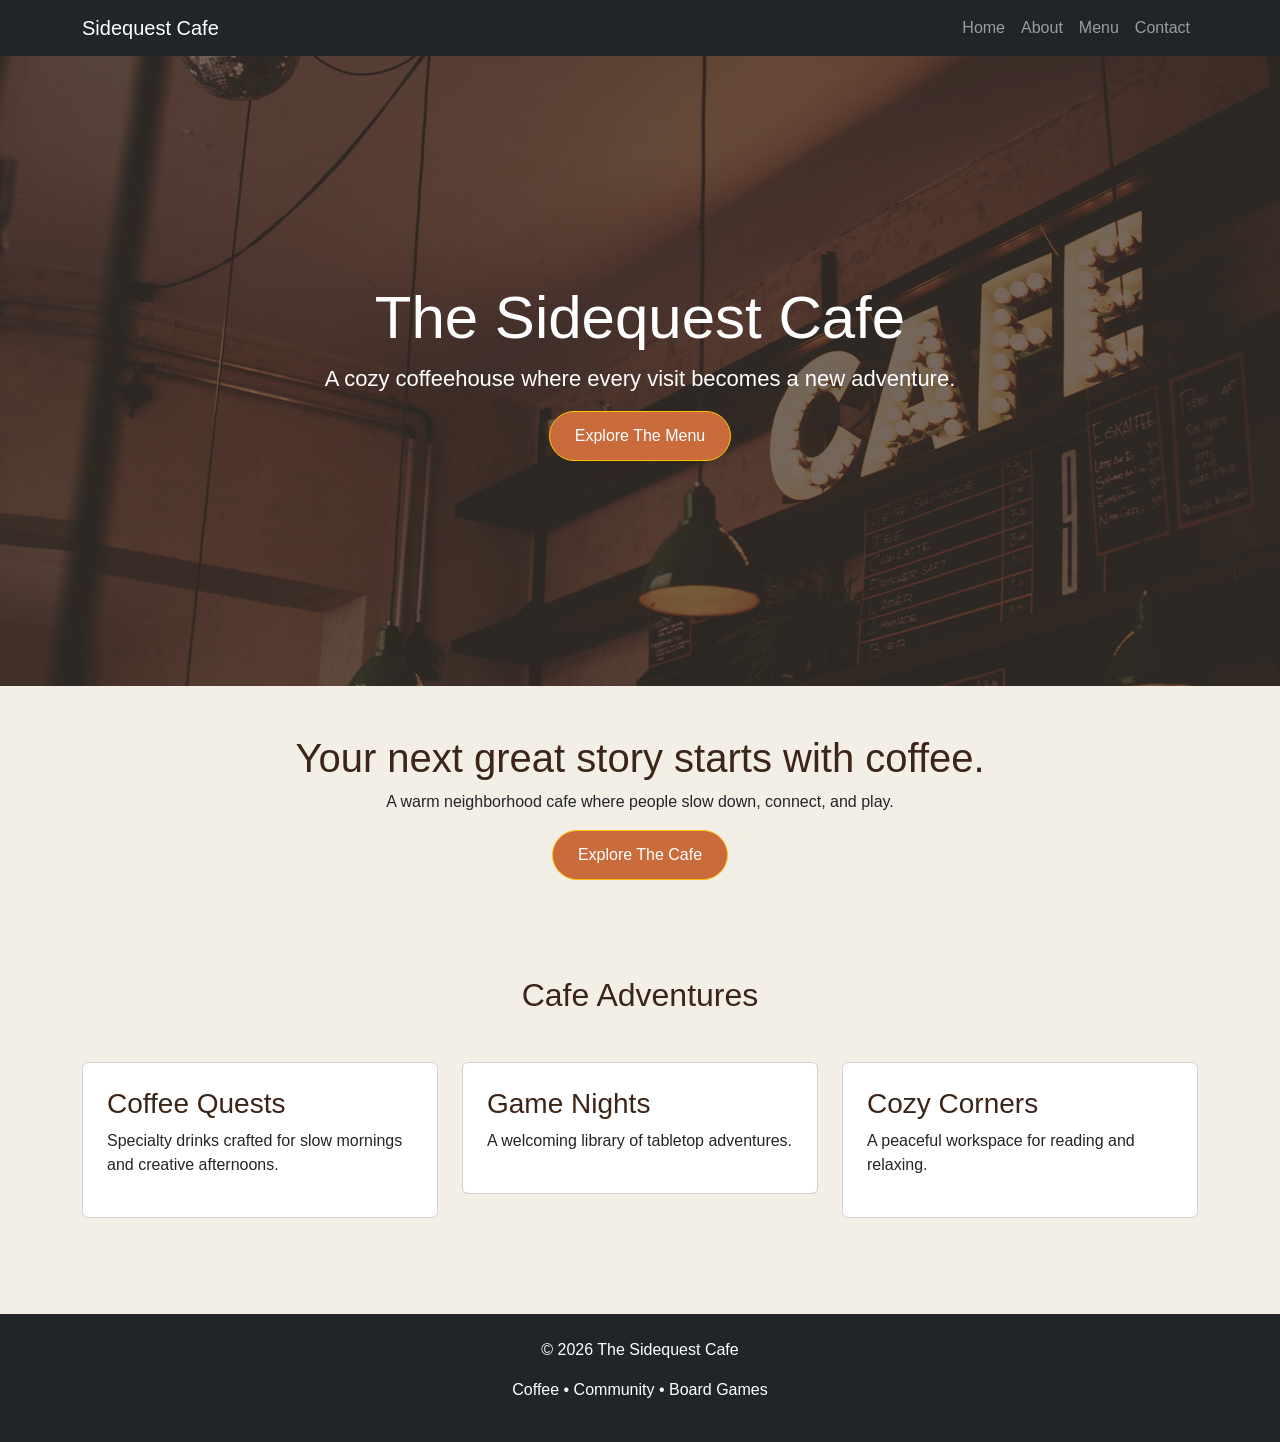
==== index.html @ 23e50fca "Improve home page experience cards" ====
<!DOCTYPE html>
<html lang="en">
<head>
    <meta charset="UTF-8">
    <meta name="viewport" content="width=device-width, initial-scale=1.0">
    <link href="https://cdn.jsdelivr.net/npm/bootstrap@5.3.8/dist/css/bootstrap.min.css" rel="stylesheet">
    <link href="/css/style.css" rel="stylesheet">
    <title>The Sidequest Cafe</title>
</head>
<body>
    <nav class="navbar navbar-expand-lg navbar-dark bg-dark">
        <div class="container">
            <a class="navbar-brand" href="/index.html">Sidequest Cafe</a>

            <button class="navbar-toggler" data-bs-toggle="collapse" data-bs-target="#navigation">
                <span class="navbar-toggler-icon"></span>
            </button>

            <div class="collapse navbar-collapse" id="navigation">
                <ul class="navbar-nav ms-auto">
                    <li class="nav-item">
                        <a class="nav-link" href="/index.html">Home</a>
                    </li>
                    <li class="nav-item">
                        <a class="nav-link" href="/pages/about.html">About</a>
                    </li>
                    <li class="nav-item">
                        <a class="nav-link" href="/pages/menu.html">Menu</a>
                    </li>
                    <li class="nav-item">
                        <a class="nav-link" href="/pages/contact.html">Contact</a>
                    </li>
                </ul>
            </div>
        </div>
    </nav>

    <header class="hero">
        <div class="hero-content">
            <h1>The Sidequest Cafe</h1>
            <p>A cozy coffeehouse where every visit becomes a new adventure.</p>

            <a href="pages/menu.html" class="btn btn-warning">Explore The Menu</a>
        </div>
    </header>

    <section class="container text-center py-5">
        <h1>Your next great story starts with coffee.</h1>
        <p>A warm neighborhood cafe where people slow down, connect, and play.</p>
        <a href="#" class="btn btn-warning">Explore The Cafe</a>
    </section>

    <section class="container py-5">
        <h2 class="text-center mb-5">Cafe Adventures</h2>
        <div class="row">
            <div class="col-md-4">
                <div class="card p-4">
                    <h3>Coffee Quests</h3>
                    <p>Specialty drinks crafted for slow mornings and creative afternoons.</p>
                </div>
            </div>
            <div class="col-md-4">
                <div class="card p-4">
                    <h3>Game Nights</h3>
                    <p>A welcoming library of tabletop adventures.</p>
                </div>
            </div>
            <div class="col-md-4">
                <div class="card p-4">
                    <h3>Cozy Corners</h3>
                    <p>A peaceful workspace for reading and relaxing.</p>
                </div>
            </div>
        </div>
    </section>

    <footer class="bg-dark text-white text-center p-4 mt-5">
        <p>&copy; 2026 The Sidequest Cafe</p>
        <p>Coffee &bull; Community &bull; Board Games</p>
    </footer>

    <script src="https://cdn.jsdelivr.net/npm/bootstrap@5.3.8/dist/js/bootstrap.bundle.min.js"></script>
</body>
</html>
---- css/style.css ----
:root {
    --cream: #F4EFE6;
    --espresso: #3B2418;
    --terracotta: #C96B3B;
    --mustard: #D4A72C;
}

body {
    background: var(--cream);
    font-family: Arial, sans-serif;
}

h1,
h2 {
    color: var(--espresso);
}

.btn {
    background: var(--terracotta);
    color: white;
    border-radius: 30px;
    padding: 12px 25px;
}

.card {
    transition: 0.3s;
}

.card h3 {
    color: var(--espresso);
}

.card:hover {
    transform: translateY(-5px);
}

.hero {
    min-height: 70vh;
    background:
    linear-gradient(
        rgba(59,36,24,0.65),
        rgba(59,36,24,0.65)
    ),
    url("../images/cafe.jpg");
    background-size: cover;
    background-position:center;
    display:flex;
    justify-content:center;
    align-items:center;
    text-align:center;
    color:white;
}

.hero h1 {
    color:white;
    font-size:60px;
}

.hero p {
    font-size:22px;
    color:white;
}

@media(max-width:768px) {
    h1 {
        font-size: 30px;
    }

    p {
        font-size: 16px;
    }
}
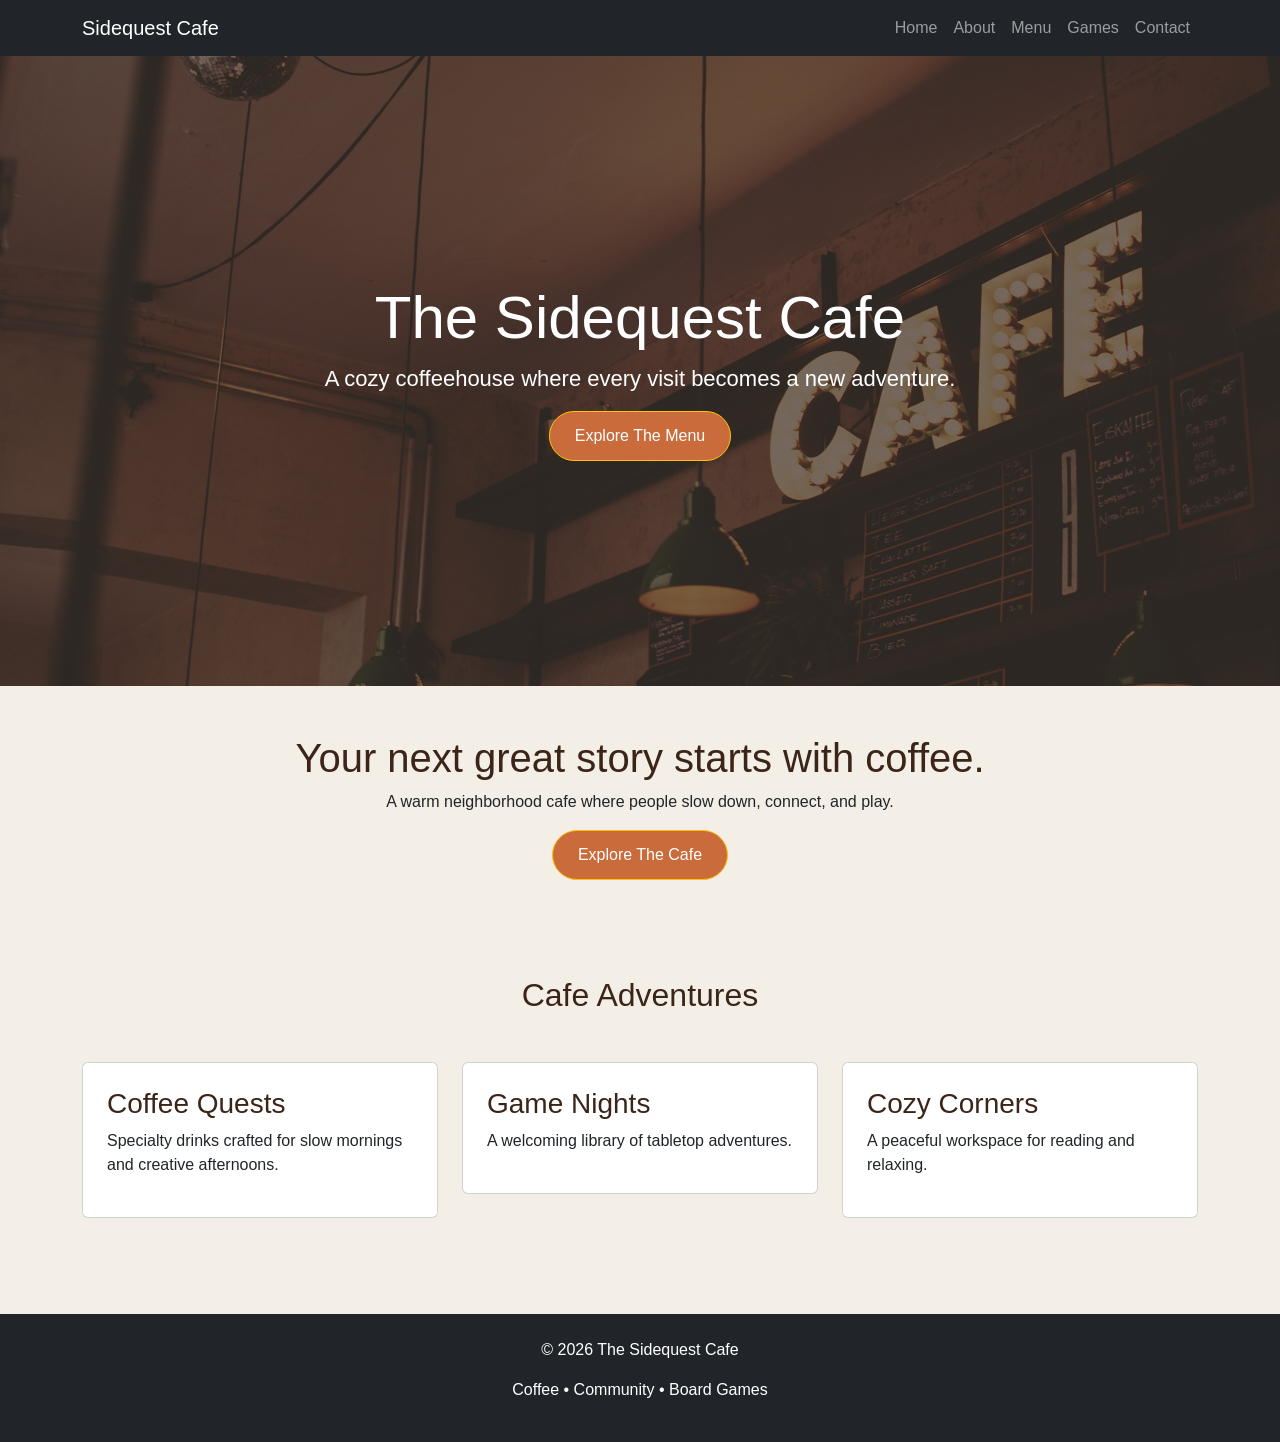
==== commit 6bdf07d4: "Add games page navigation" ====
--- a/index.html
+++ b/index.html
@@ -26,6 +26,9 @@
                     </li>
                     <li class="nav-item">
                         <a class="nav-link" href="/pages/menu.html">Menu</a>
+                    </li>
+                    <li class="nav-item">
+                        <a class="nav-link" href="/pages/games.html">Games</a>
                     </li>
                     <li class="nav-item">
                         <a class="nav-link" href="/pages/contact.html">Contact</a>
--- a/css/style.css
+++ b/css/style.css
@@ -25,13 +25,19 @@
 .card {
     transition: 0.3s;
 }
+.card:hover {
+    transform: translateY(-5px);
+}
 
 .card h3 {
     color: var(--espresso);
 }
 
-.card:hover {
-    transform: translateY(-5px);
+.menu-card span {
+    background:var(--mustard);
+    padding:5px 15px;
+    border-radius:20px;
+    font-size:14px;
 }
 
 .hero {
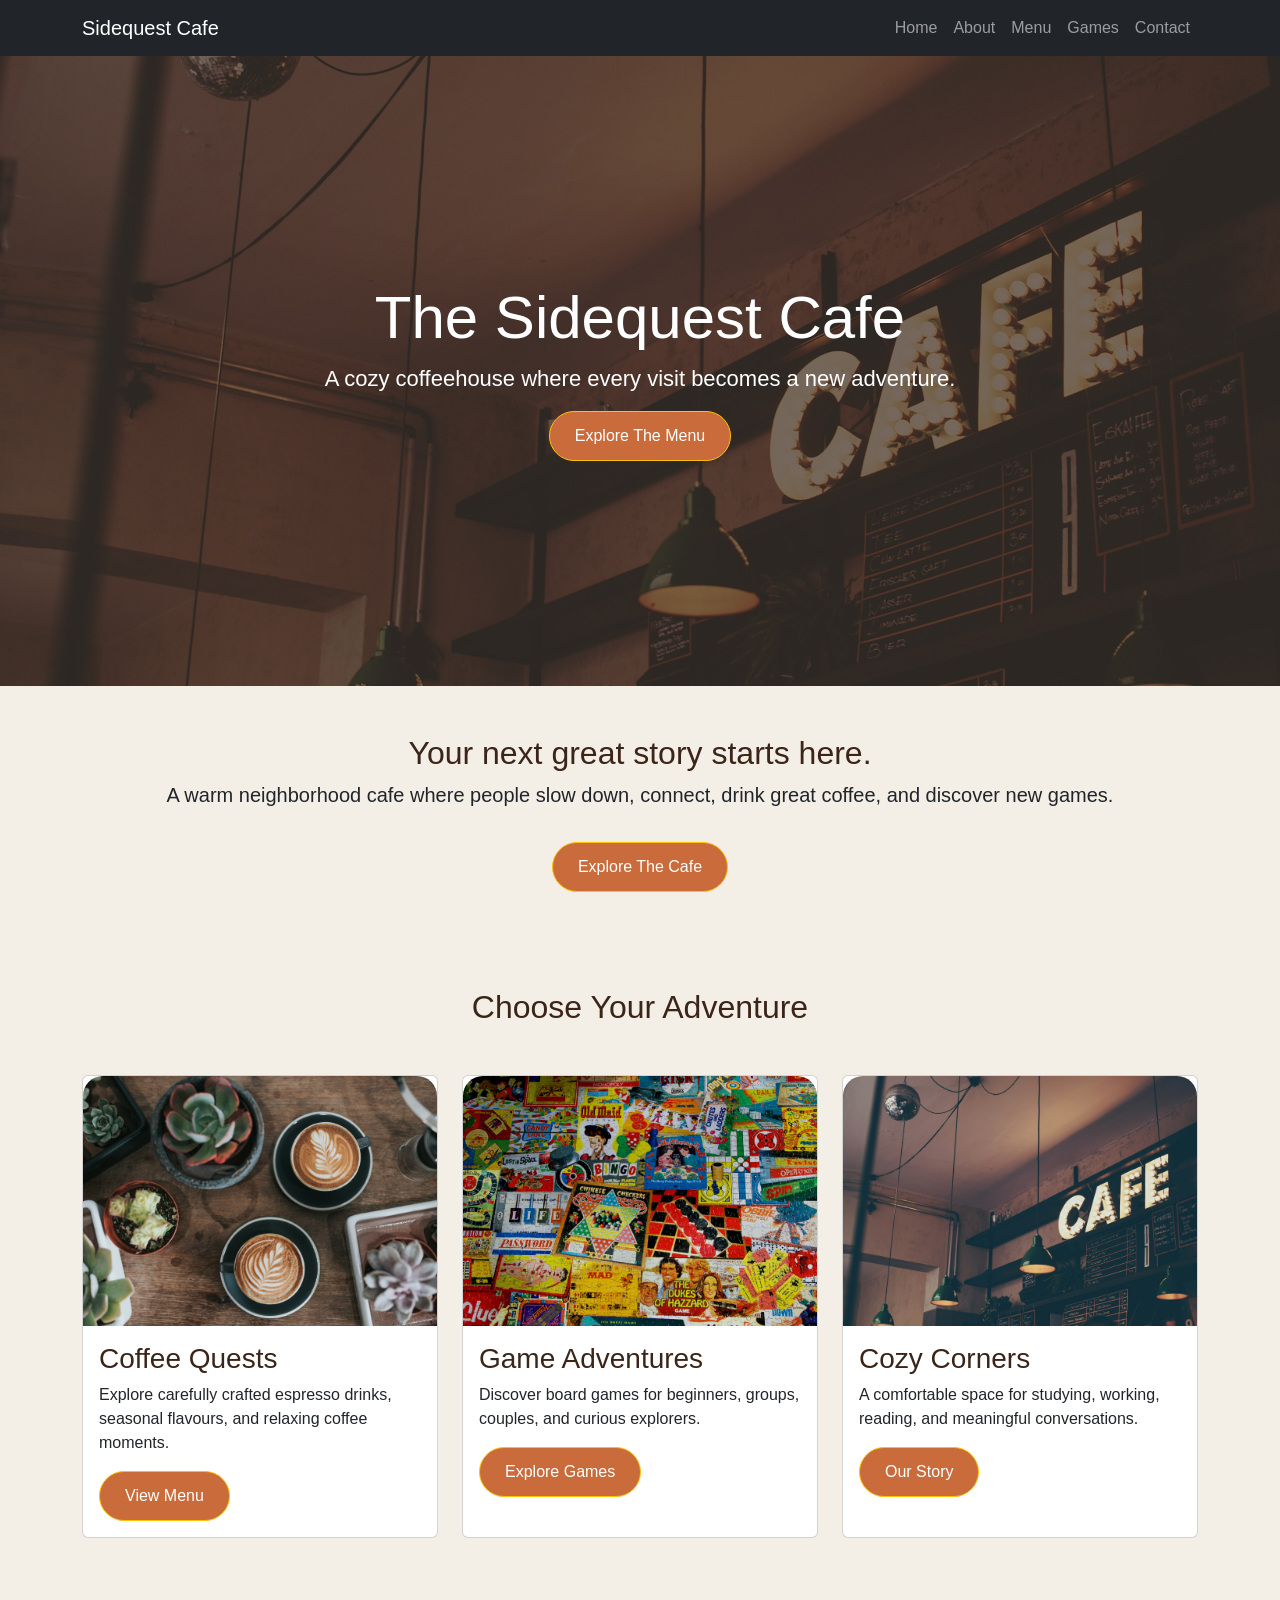
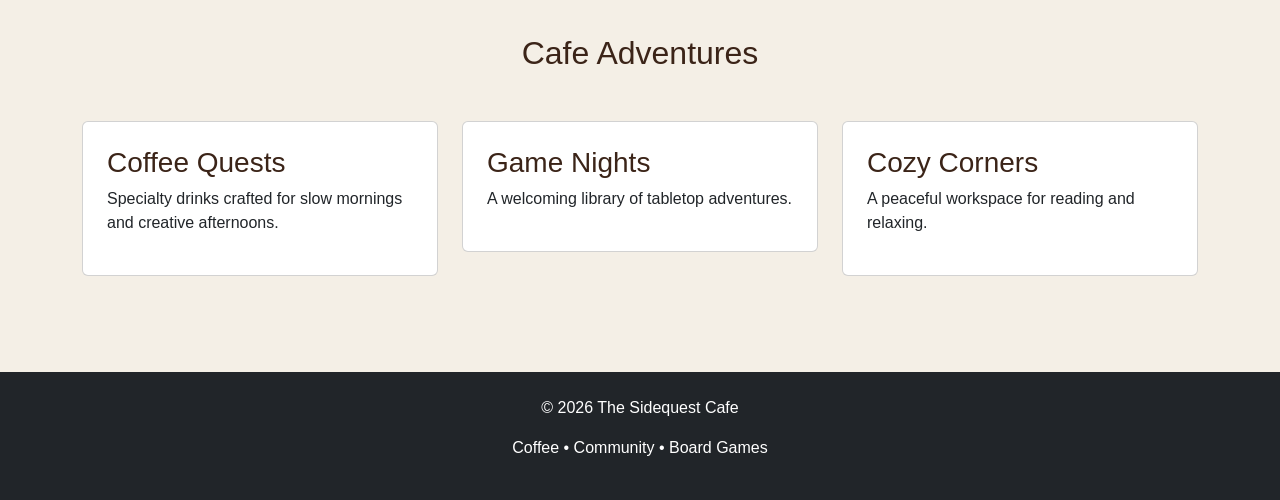
==== commit bab7e87e: "Update home page cards with cafe images and experience sections" ====
--- a/index.html
+++ b/index.html
@@ -47,10 +47,46 @@
         </div>
     </header>
 
-    <section class="container text-center py-5">
-        <h1>Your next great story starts with coffee.</h1>
-        <p>A warm neighborhood cafe where people slow down, connect, and play.</p>
-        <a href="#" class="btn btn-warning">Explore The Cafe</a>
+    <section class="container py-5 text-center">
+        <h2>Your next great story starts here.</h2>
+        <p class="lead">A warm neighborhood cafe where people slow down, connect, drink great coffee, and discover new games.</p>
+        <a href="pages/about.html" class="btn btn-warning mt-3">Explore The Cafe</a>
+    </section>
+
+    <section class="container py-5">
+        <h2 class="text-center mb-5">Choose Your Adventure</h2>
+        <div class="row g-4">
+            <div class="col-md-4">
+                <div class="card h-100">
+                    <img src="images/coffee.jpg" class="card-img-top" alt="Specialty coffee at Sidequest Cafe">
+                    <div class="card-body">
+                        <h3>Coffee Quests</h3>
+                        <p>Explore carefully crafted espresso drinks, seasonal flavours, and relaxing coffee moments.</p>
+                        <a href="pages/menu.html" class="btn btn-warning">View Menu</a>
+                    </div>
+                </div>
+            </div>
+            <div class="col-md-4">
+                <div class="card h-100">
+                    <img src="images/boardgames.jpg"class="card-img-top"alt="Board games at Sidequest Cafe">
+                    <div class="card-body">
+                        <h3>Game Adventures</h3>
+                        <p>Discover board games for beginners, groups, couples, and curious explorers.</p>
+                        <a href="pages/games.html" class="btn btn-warning">Explore Games</a>
+                    </div>
+                </div>
+            </div>
+            <div class="col-md-4">
+                <div class="card h-100">
+                    <img src="images/cafe.jpg"class="card-img-top"alt="Cozy cafe interior">
+                    <div class="card-body">
+                        <h3>Cozy Corners</h3>
+                        <p>A comfortable space for studying, working, reading, and meaningful conversations.</p>
+                        <a href="pages/about.html" class="btn btn-warning">Our Story</a>
+                    </div>
+                </div>
+            </div>
+        </div>
     </section>
 
     <section class="container py-5">
--- a/css/style.css
+++ b/css/style.css
@@ -23,10 +23,18 @@
 }
 
 .card {
+    overflow: hidden;
     transition: 0.3s;
 }
+
 .card:hover {
-    transform: translateY(-5px);
+    transform: translateY(-10px);
+}
+
+.card-img-top {
+    height: 250px;
+    object-fit: cover;
+    border-radius: 20px 20px 0 0;
 }
 
 .card h3 {
@@ -34,37 +42,34 @@
 }
 
 .menu-card span {
-    background:var(--mustard);
-    padding:5px 15px;
-    border-radius:20px;
-    font-size:14px;
+    background: var(--mustard);
+    padding: 5px 15px;
+    border-radius: 20px;
+    font-size: 14px;
 }
 
 .hero {
     min-height: 70vh;
     background:
-    linear-gradient(
-        rgba(59,36,24,0.65),
-        rgba(59,36,24,0.65)
-    ),
-    url("../images/cafe.jpg");
+        linear-gradient(rgba(59, 36, 24, 0.65), rgba(59, 36, 24, 0.65)),
+        url("../images/cafe.jpg");
     background-size: cover;
-    background-position:center;
-    display:flex;
-    justify-content:center;
-    align-items:center;
-    text-align:center;
-    color:white;
+    background-position: center;
+    display: flex;
+    justify-content: center;
+    align-items: center;
+    text-align: center;
+    color: white;
 }
 
 .hero h1 {
-    color:white;
-    font-size:60px;
+    color: white;
+    font-size: 60px;
 }
 
 .hero p {
-    font-size:22px;
-    color:white;
+    font-size: 22px;
+    color: white;
 }
 
 @media(max-width:768px) {
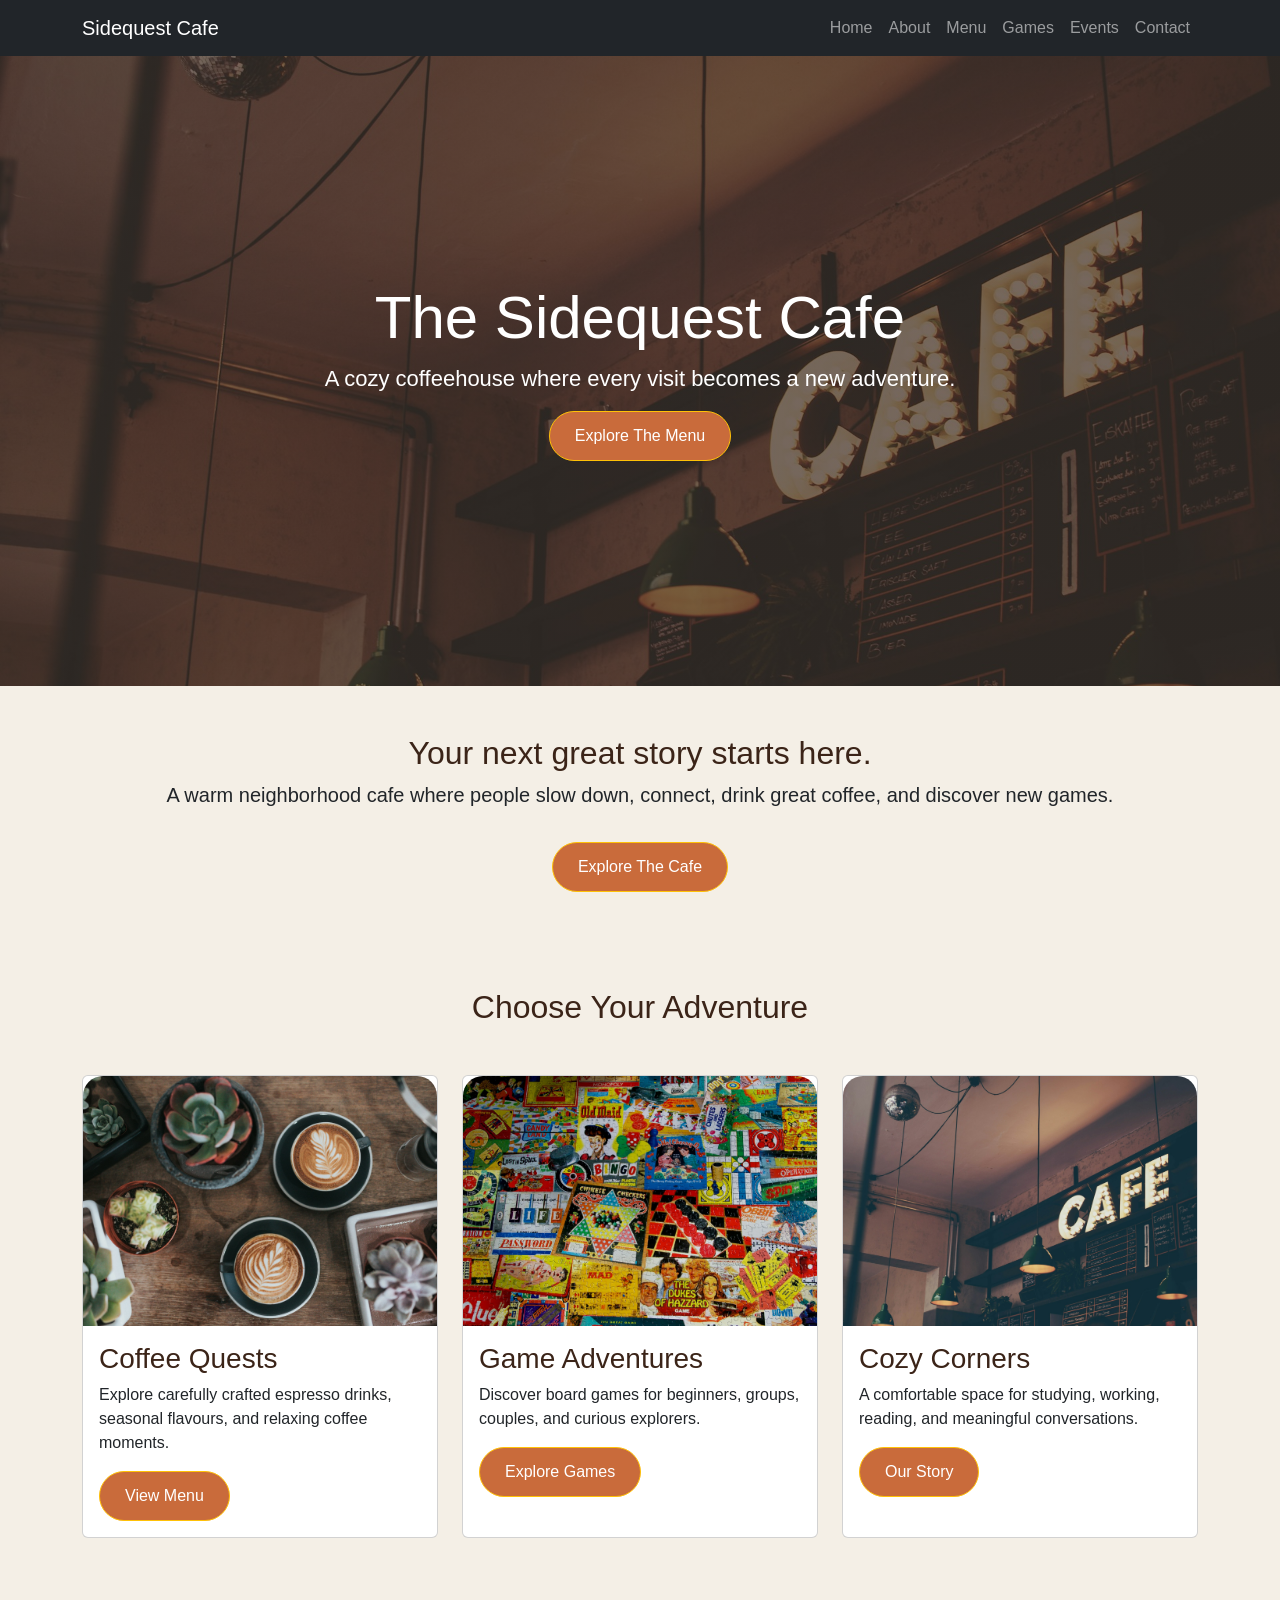
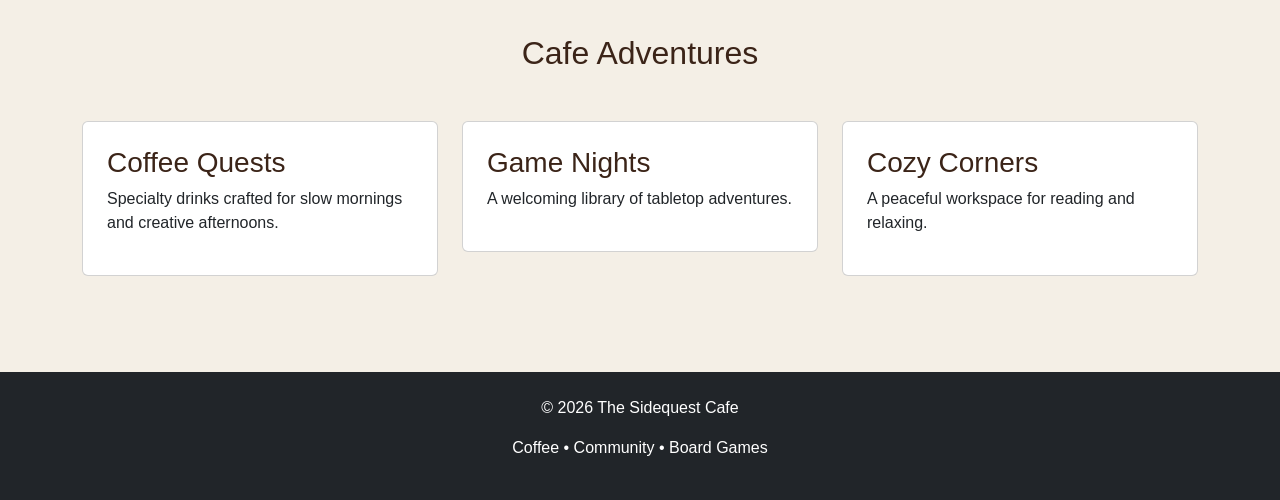
==== commit f1d7c1bf: "Create the events page" ====
--- a/index.html
+++ b/index.html
@@ -29,6 +29,9 @@
                     </li>
                     <li class="nav-item">
                         <a class="nav-link" href="/pages/games.html">Games</a>
+                    </li>
+                    <li class="nav-item">
+                        <a class="nav-link" href="/pages/events.html">Events</a>
                     </li>
                     <li class="nav-item">
                         <a class="nav-link" href="/pages/contact.html">Contact</a>
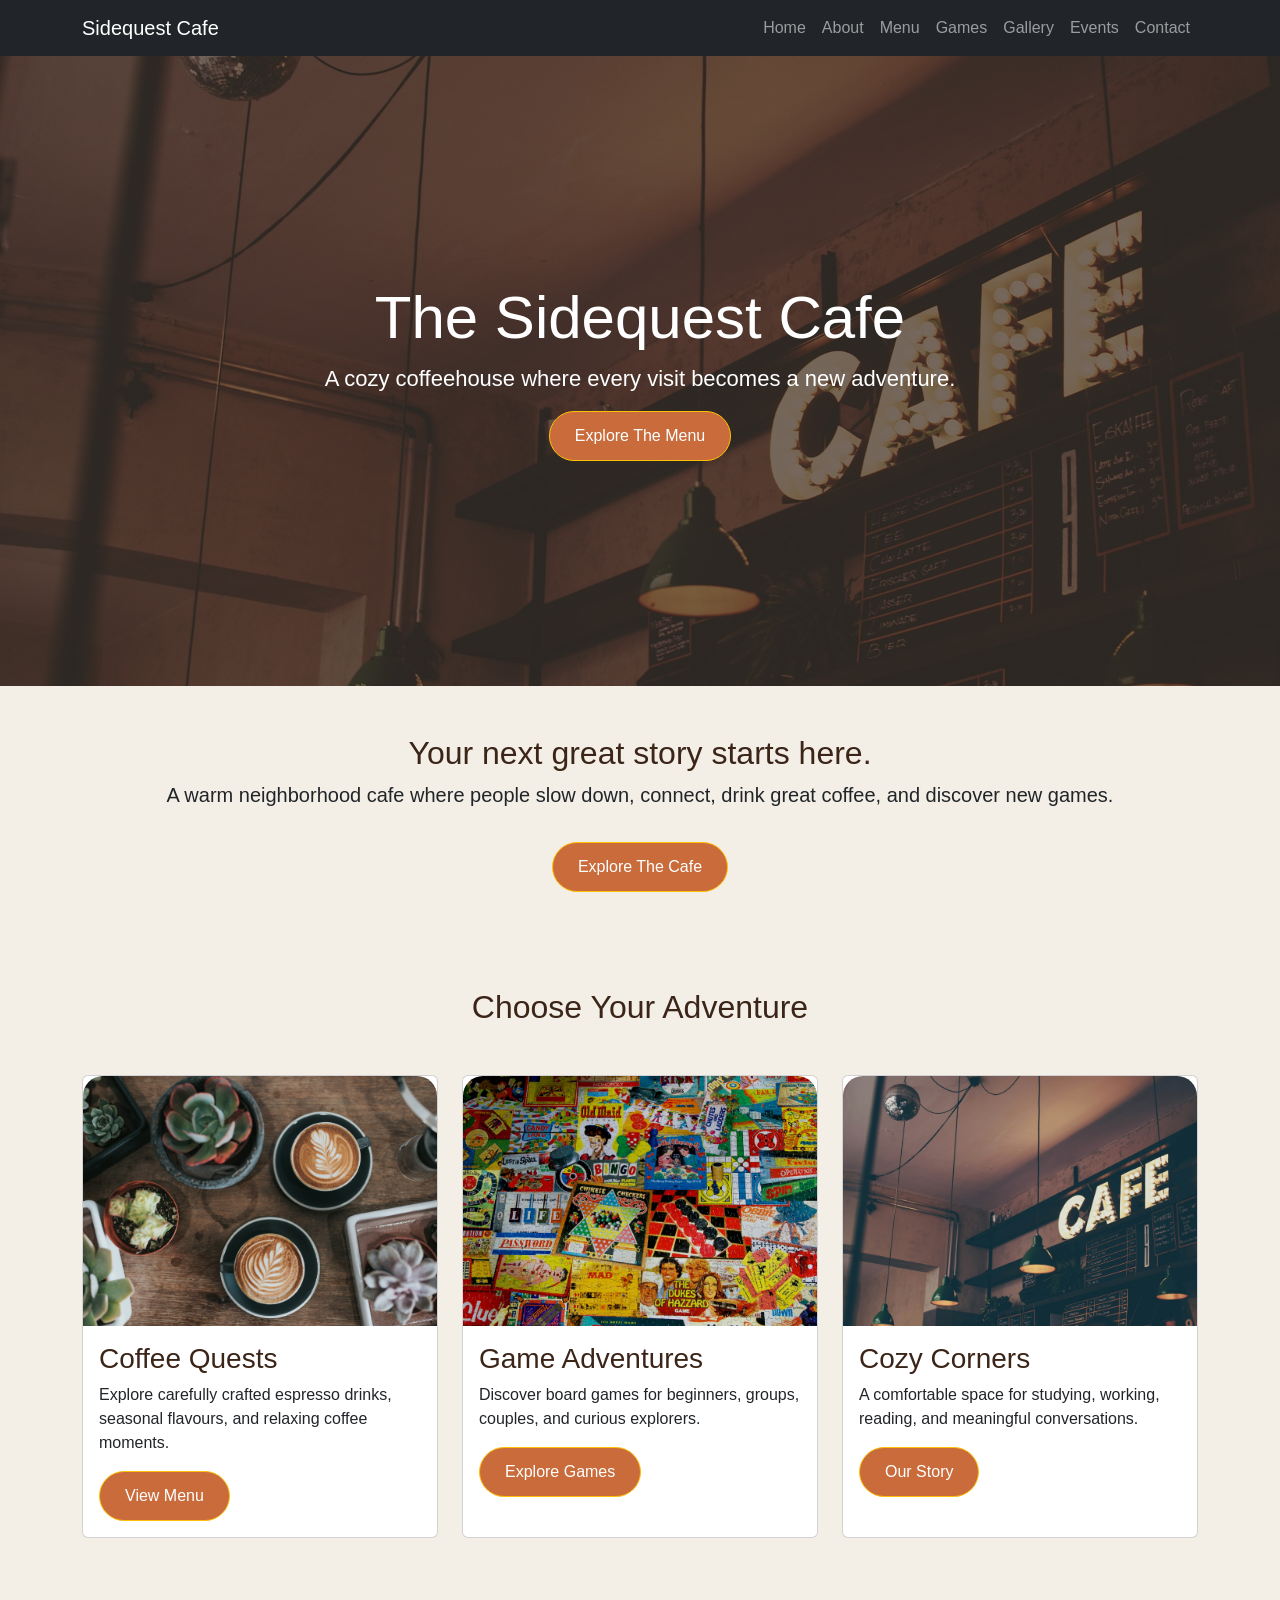
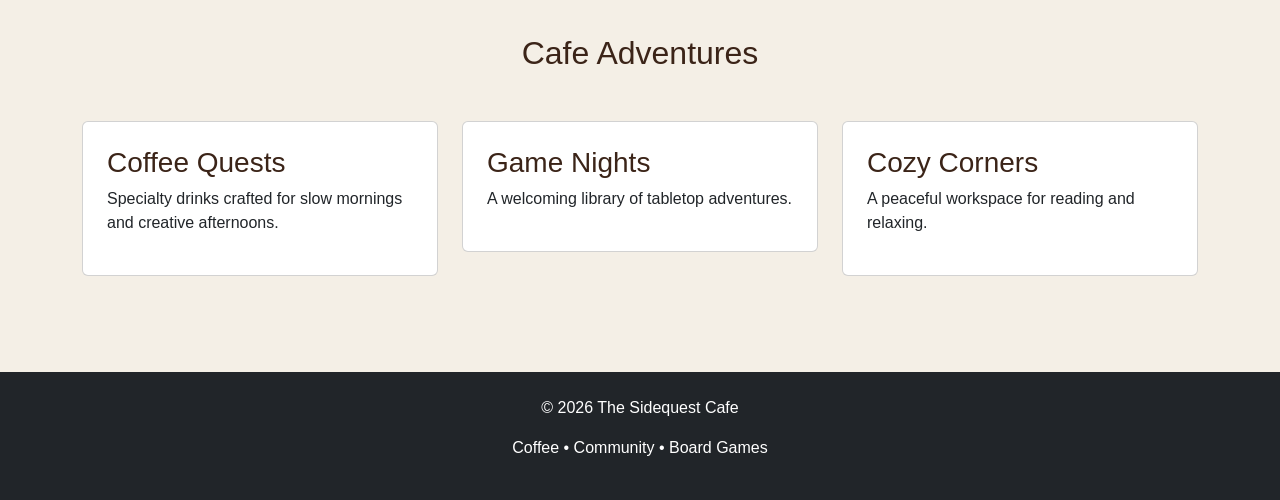
==== commit 988b5f68: "Create the gallery page" ====
--- a/index.html
+++ b/index.html
@@ -29,6 +29,9 @@
                     </li>
                     <li class="nav-item">
                         <a class="nav-link" href="/pages/games.html">Games</a>
+                    </li>
+                    <li class="nav-item">
+                        <a class="nav-link" href="/pages/gallery.html">Gallery</a>
                     </li>
                     <li class="nav-item">
                         <a class="nav-link" href="/pages/events.html">Events</a>
--- a/css/style.css
+++ b/css/style.css
@@ -72,6 +72,20 @@
     color: white;
 }
 
+.gallery-card {
+    background:white;
+    padding:20px;
+    border-radius:20px;
+    height:100%;
+}
+
+.gallery-card img {
+    height:300px;
+    width:100%;
+    object-fit:cover;
+    margin-bottom:20px;
+}
+
 @media(max-width:768px) {
     h1 {
         font-size: 30px;
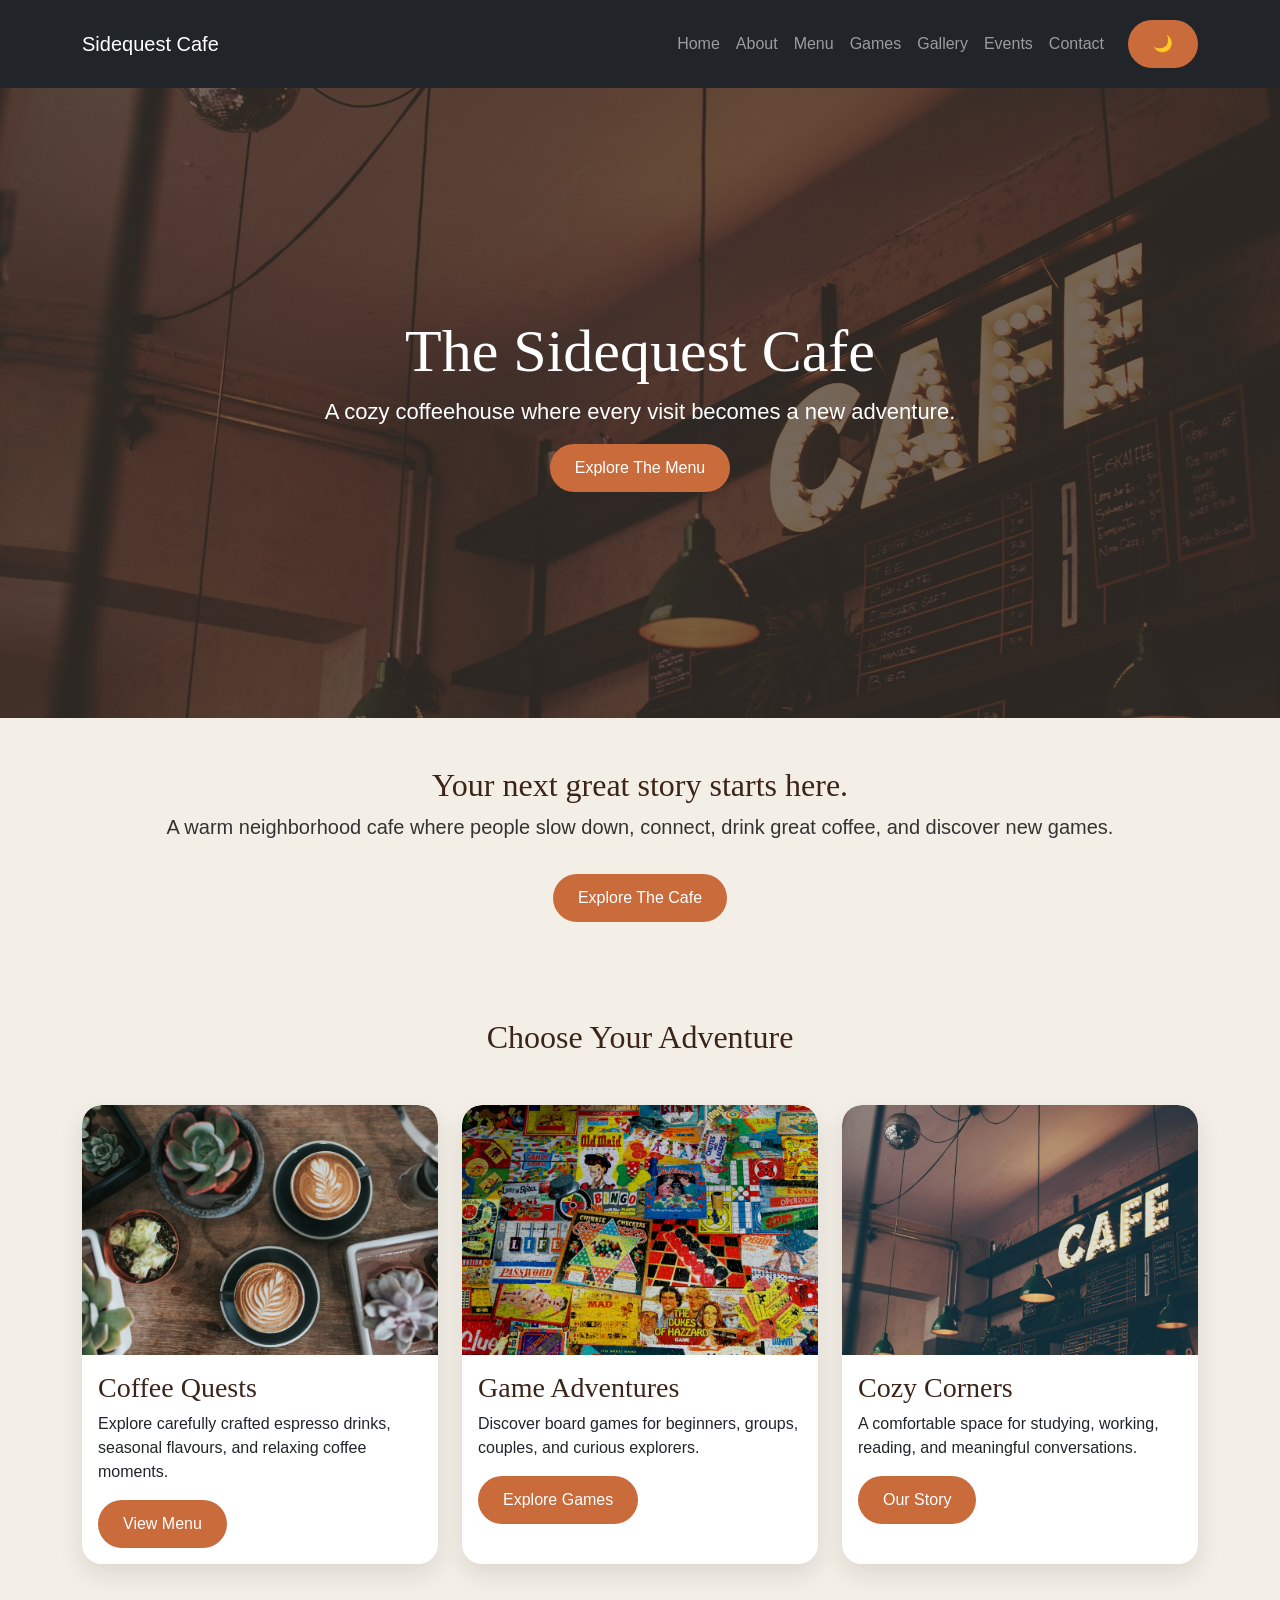
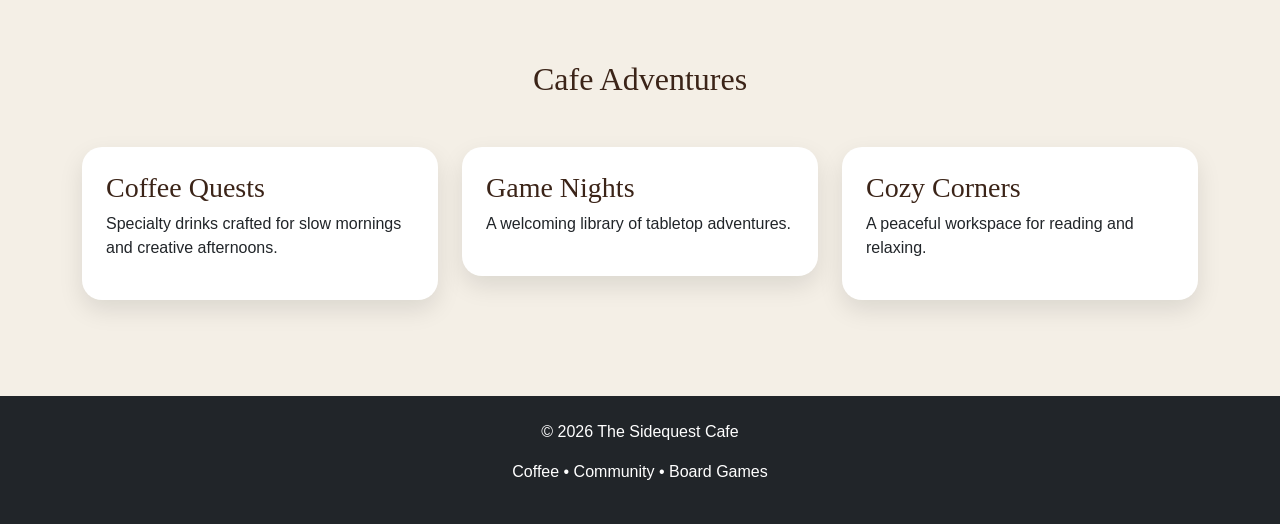
==== commit 934a9c18: "Add dark mode toggle functionality" ====
--- a/index.html
+++ b/index.html
@@ -40,6 +40,8 @@
                         <a class="nav-link" href="/pages/contact.html">Contact</a>
                     </li>
                 </ul>
+
+                <button id="themeToggle" class="btn btn-warning ms-3" aria-label="Toggle dark mode">🌙</button>
             </div>
         </div>
     </nav>
@@ -124,6 +126,7 @@
         <p>Coffee &bull; Community &bull; Board Games</p>
     </footer>
 
+    <script src="js/script.js"></script>
     <script src="https://cdn.jsdelivr.net/npm/bootstrap@5.3.8/dist/js/bootstrap.bundle.min.js"></script>
 </body>
 </html>
--- a/css/style.css
+++ b/css/style.css
@@ -8,10 +8,17 @@
 body {
     background: var(--cream);
     font-family: Arial, sans-serif;
+    color:#333;
+}
+
+.navbar {
+    padding:20px;
 }
 
 h1,
-h2 {
+h2,
+h3 {
+    font-family:Georgia,serif;
     color: var(--espresso);
 }
 
@@ -22,13 +29,21 @@
     padding: 12px 25px;
 }
 
-.card {
-    overflow: hidden;
-    transition: 0.3s;
+.btn-warning {
+    background:var(--terracotta);
+    border:none;
+    color:white;
 }
 
+.card {
+    border:none;
+    overflow: hidden;
+    border-radius:20px;
+    box-shadow:0 10px 25px rgba(0,0,0,.1);
+    transition:.3s;
+}
 .card:hover {
-    transform: translateY(-10px);
+    transform:translateY(-8px);
 }
 
 .card-img-top {
@@ -46,6 +61,10 @@
     padding: 5px 15px;
     border-radius: 20px;
     font-size: 14px;
+}
+
+footer {
+    background:var(--espresso)!important;
 }
 
 .hero {
@@ -86,6 +105,56 @@
     margin-bottom:20px;
 }
 
+
+body,
+.card,
+.navbar,
+.btn,
+input,
+textarea {
+    transition: background-color .4s ease, color .4s ease, border-color .4s ease;
+}
+
+.dark-mode {
+    background:#181512;
+    color:#eeeeee;
+}
+
+.dark-mode h1,
+.dark-mode h2,
+.dark-mode h3 {
+    color:#f3c892;
+}
+
+.dark-mode p {
+    color:#dddddd;
+}
+
+.dark-mode .card {
+    background:#25201c;
+    color:white;
+}
+
+.dark-mode input,
+.dark-mode textarea {
+    background:#302820;
+    color:white;
+    border:1px solid #5b4635;
+}
+.dark-mode input:focus,
+.dark-mode textarea:focus {
+    background:#302820;
+    color:white;
+}
+.dark-mode input::placeholder,
+.dark-mode textarea::placeholder {
+    color:#ccc;
+}
+
+.dark-mode footer {
+    background:#0d0b09!important;
+}
+
 @media(max-width:768px) {
     h1 {
         font-size: 30px;
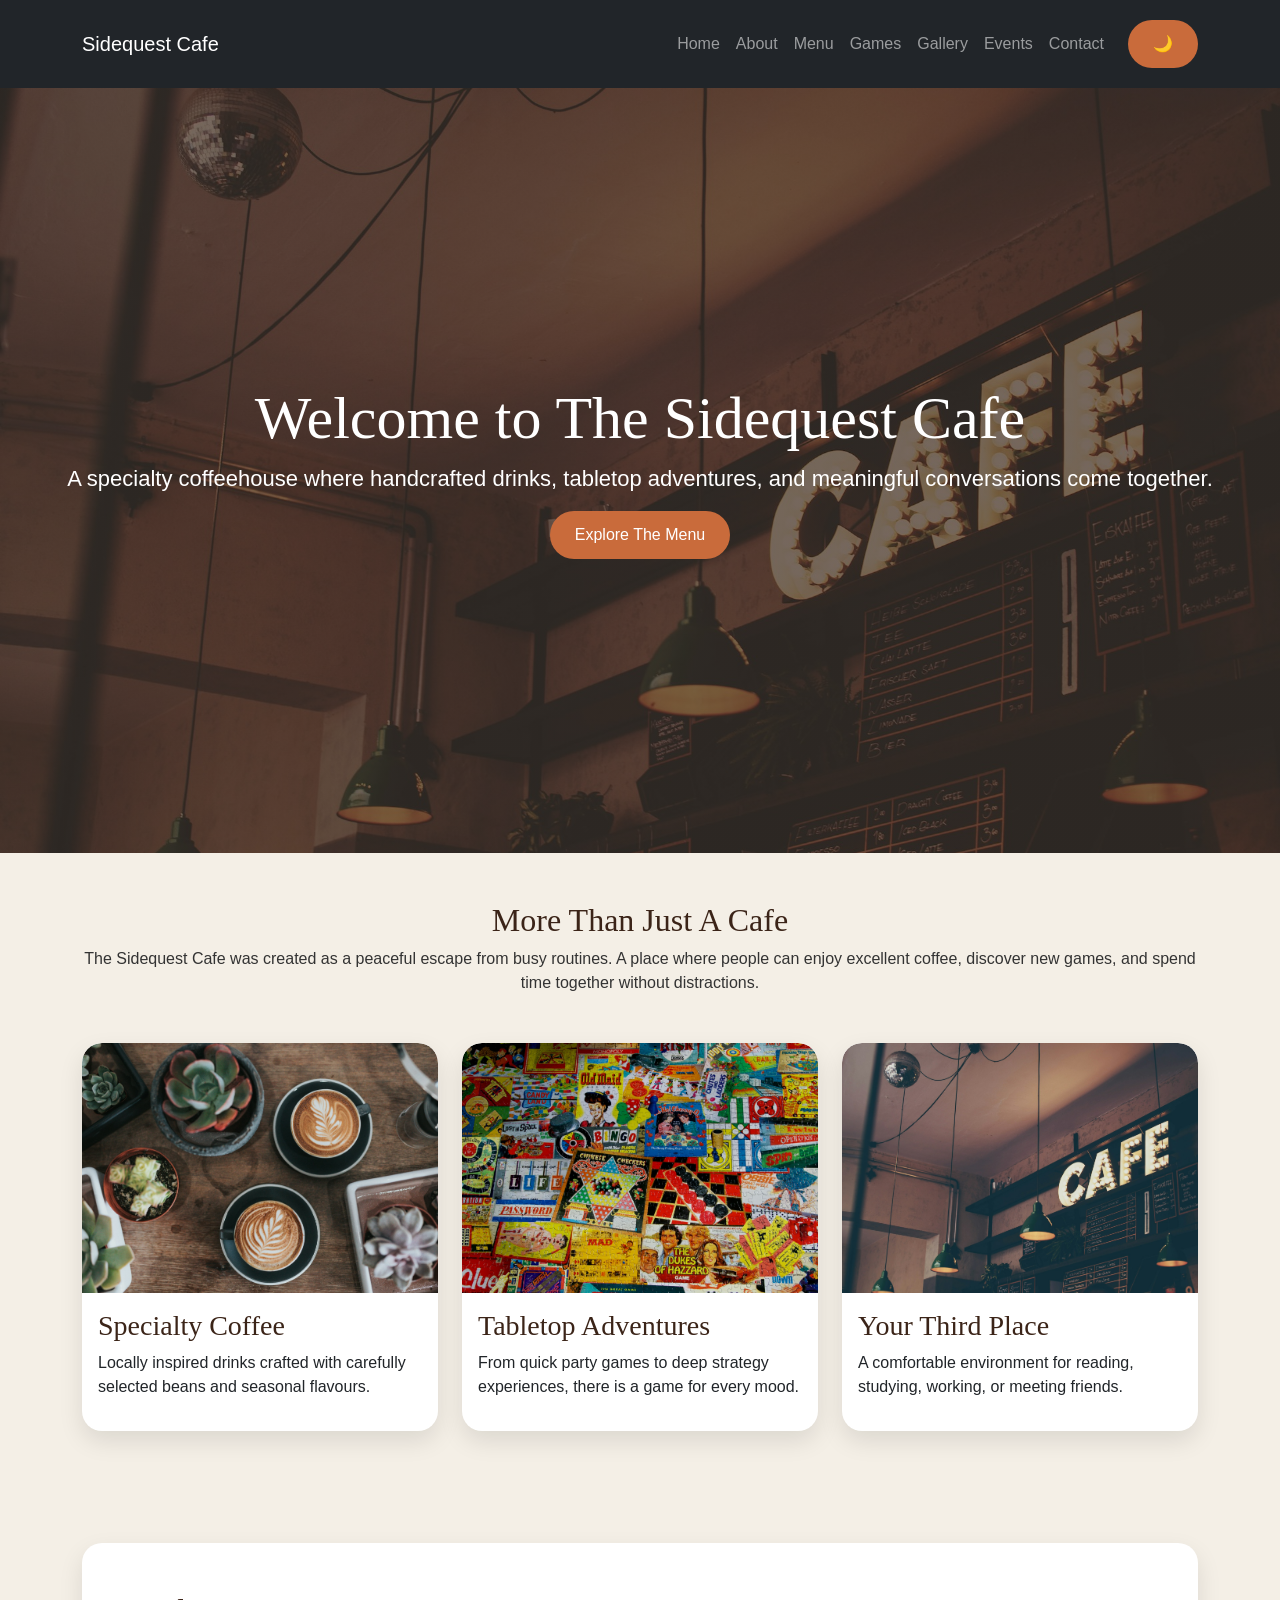
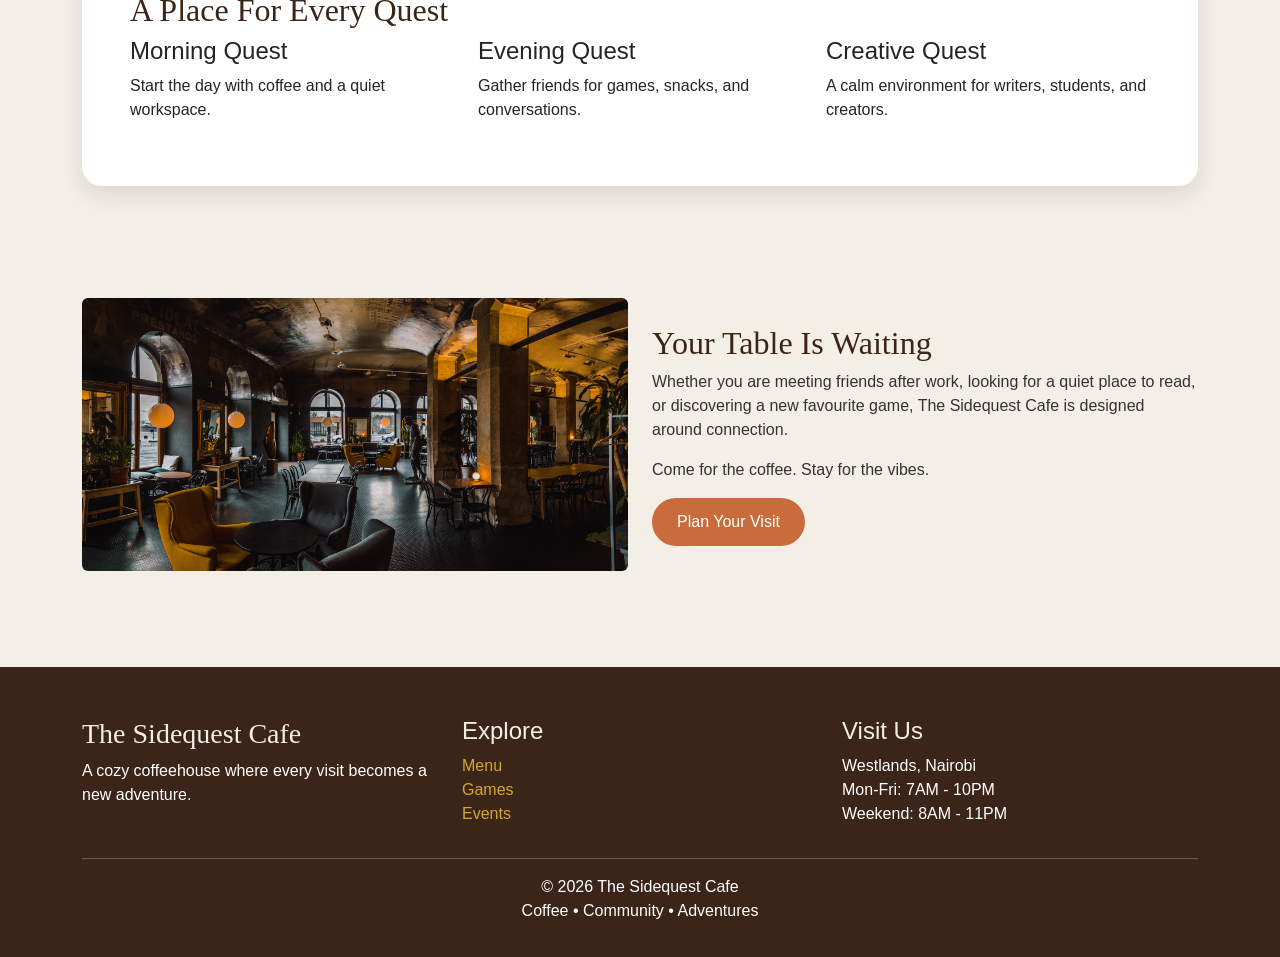
==== commit d89242be: "Redesign the home page" ====
--- a/index.html
+++ b/index.html
@@ -48,49 +48,40 @@
 
     <header class="hero">
         <div class="hero-content">
-            <h1>The Sidequest Cafe</h1>
-            <p>A cozy coffeehouse where every visit becomes a new adventure.</p>
-
-            <a href="pages/menu.html" class="btn btn-warning">Explore The Menu</a>
+            <h1>Welcome to The Sidequest Cafe</h1>
+            <p>A specialty coffeehouse where handcrafted drinks, tabletop adventures, and meaningful conversations come together.</p>
+            <a href="/pages/menu.html" class="btn btn-warning">Explore The Menu</a>
         </div>
     </header>
 
-    <section class="container py-5 text-center">
-        <h2>Your next great story starts here.</h2>
-        <p class="lead">A warm neighborhood cafe where people slow down, connect, drink great coffee, and discover new games.</p>
-        <a href="pages/about.html" class="btn btn-warning mt-3">Explore The Cafe</a>
-    </section>
-
     <section class="container py-5">
-        <h2 class="text-center mb-5">Choose Your Adventure</h2>
-        <div class="row g-4">
+        <h2 class="text-center">More Than Just A Cafe</h2>
+        <p class="text-center">The Sidequest Cafe was created as a peaceful escape from busy routines. A place where people can enjoy excellent coffee, discover new games, and spend time together without distractions.</p>
+        <div class="row g-4 mt-4">
             <div class="col-md-4">
-                <div class="card h-100">
-                    <img src="images/coffee.jpg" class="card-img-top" alt="Specialty coffee at Sidequest Cafe">
+                <div class="card">
+                    <img src="/images/coffee.jpg" class="card-img-top" alt="Specialty coffee">
                     <div class="card-body">
-                        <h3>Coffee Quests</h3>
-                        <p>Explore carefully crafted espresso drinks, seasonal flavours, and relaxing coffee moments.</p>
-                        <a href="pages/menu.html" class="btn btn-warning">View Menu</a>
+                        <h3>Specialty Coffee</h3>
+                        <p>Locally inspired drinks crafted with carefully selected beans and seasonal flavours.</p>
                     </div>
                 </div>
             </div>
             <div class="col-md-4">
-                <div class="card h-100">
-                    <img src="images/boardgames.jpg"class="card-img-top"alt="Board games at Sidequest Cafe">
+                <div class="card">
+                    <img src="/images/boardgames.jpg" class="card-img-top" alt="Board games collection">
                     <div class="card-body">
-                        <h3>Game Adventures</h3>
-                        <p>Discover board games for beginners, groups, couples, and curious explorers.</p>
-                        <a href="pages/games.html" class="btn btn-warning">Explore Games</a>
+                        <h3>Tabletop Adventures</h3>
+                        <p>From quick party games to deep strategy experiences, there is a game for every mood.</p>
                     </div>
                 </div>
             </div>
             <div class="col-md-4">
-                <div class="card h-100">
-                    <img src="images/cafe.jpg"class="card-img-top"alt="Cozy cafe interior">
+                <div class="card">
+                    <img src="/images/cafe.jpg" class="card-img-top" alt="Cafe seating area">
                     <div class="card-body">
-                        <h3>Cozy Corners</h3>
-                        <p>A comfortable space for studying, working, reading, and meaningful conversations.</p>
-                        <a href="pages/about.html" class="btn btn-warning">Our Story</a>
+                        <h3>Your Third Place</h3>
+                        <p>A comfortable environment for reading, studying, working, or meeting friends.</p>
                     </div>
                 </div>
             </div>
@@ -98,32 +89,62 @@
     </section>
 
     <section class="container py-5">
-        <h2 class="text-center mb-5">Cafe Adventures</h2>
-        <div class="row">
-            <div class="col-md-4">
-                <div class="card p-4">
-                    <h3>Coffee Quests</h3>
-                    <p>Specialty drinks crafted for slow mornings and creative afternoons.</p>
+        <div class="card p-5">
+            <h2>A Place For Every Quest</h2>
+            <div class="row">
+                <div class="col-md-4">
+                    <h4>Morning Quest</h4>
+                    <p>Start the day with coffee and a quiet workspace.</p>
                 </div>
-            </div>
-            <div class="col-md-4">
-                <div class="card p-4">
-                    <h3>Game Nights</h3>
-                    <p>A welcoming library of tabletop adventures.</p>
+                <div class="col-md-4">
+                    <h4>Evening Quest</h4>
+                    <p>Gather friends for games, snacks, and conversations.</p>
                 </div>
-            </div>
-            <div class="col-md-4">
-                <div class="card p-4">
-                    <h3>Cozy Corners</h3>
-                    <p>A peaceful workspace for reading and relaxing.</p>
+                <div class="col-md-4">
+                    <h4>Creative Quest</h4>
+                    <p>A calm environment for writers, students, and creators.</p>
                 </div>
             </div>
         </div>
     </section>
 
-    <footer class="bg-dark text-white text-center p-4 mt-5">
-        <p>&copy; 2026 The Sidequest Cafe</p>
-        <p>Coffee &bull; Community &bull; Board Games</p>
+    <section class="container py-5">
+        <div class="row align-items-center">
+            <div class="col-md-6">
+                <img src="/images/cafe_2.jpg" class="img-fluid rounded" alt="People relaxing inside Sidequest Cafe">
+            </div>
+            <div class="col-md-6">
+                <h2>Your Table Is Waiting</h2>
+                <p>Whether you are meeting friends after work, looking for a quiet place to read, or discovering a new favourite game, The Sidequest Cafe is designed around connection.</p>
+                <p>Come for the coffee. Stay for the vibes.</p>
+                <a href="/pages/contact.html" class="btn btn-warning">Plan Your Visit</a>
+            </div>
+        </div>
+    </section>
+
+    <footer class="site-footer mt-5">
+        <div class="container">
+            <div class="row g-4">
+                <div class="col-md-4">
+                    <h3>The Sidequest Cafe</h3>
+                    <p>A cozy coffeehouse where every visit becomes a new adventure.</p>
+                </div>
+                <div class="col-md-4">
+                    <h4>Explore</h4>
+                    <a href="/pages/menu.html">Menu</a>
+                    <br>
+                    <a href="/pages/games.html">Games</a>
+                    <br>
+                    <a href="/pages/events.html">Events</a>
+                </div>
+                <div class="col-md-4">
+                    <h4>Visit Us</h4>
+                    <p>Westlands, Nairobi<br>Mon-Fri: 7AM - 10PM<br>Weekend: 8AM - 11PM</p>
+                </div>
+            </div>
+            <hr>
+            <p class="text-center">&copy; 2026 The Sidequest Cafe<br>Coffee &bull; Community &bull; Adventures</p>
+        </div>
     </footer>
 
     <script src="js/script.js"></script>
--- a/css/style.css
+++ b/css/style.css
@@ -39,11 +39,11 @@
     border:none;
     overflow: hidden;
     border-radius:20px;
-    box-shadow:0 10px 25px rgba(0,0,0,.1);
-    transition:.3s;
+    box-shadow: 0 10px 25px rgba(0, 0, 0, 0.1);
+    transition: 0.3s !important;
 }
 .card:hover {
-    transform:translateY(-8px);
+    transform: translateY(-8px);
 }
 
 .card-img-top {
@@ -63,12 +63,28 @@
     font-size: 14px;
 }
 
-footer {
-    background:var(--espresso)!important;
+.site-footer {
+    background:#3B2418;
+    color:white;
+    padding:50px 0;
+}
+
+.site-footer h3,
+.site-footer h4 {
+    color:#F4EFE6;
+}
+
+.site-footer a {
+    color:#D4A72C;
+    text-decoration:none;
+}
+
+.site-footer a:hover {
+    text-decoration:underline;
 }
 
 .hero {
-    min-height: 70vh;
+    min-height: 85vh;
     background:
         linear-gradient(rgba(59, 36, 24, 0.65), rgba(59, 36, 24, 0.65)),
         url("../images/cafe.jpg");
@@ -112,7 +128,7 @@
 .btn,
 input,
 textarea {
-    transition: background-color .4s ease, color .4s ease, border-color .4s ease;
+    transition: background-color 0.4s ease, color 0.4s ease, border-color 0.4s ease;
 }
 
 .dark-mode {
@@ -155,6 +171,20 @@
     background:#0d0b09!important;
 }
 
+@media(max-width:576px) {
+    .hero h1 {
+        font-size:32px;
+    }
+
+    .hero p {
+        font-size:16px;
+    }
+
+    .card {
+        margin-bottom:20px;
+    }
+}
+
 @media(max-width:768px) {
     h1 {
         font-size: 30px;
@@ -163,4 +193,12 @@
     p {
         font-size: 16px;
     }
-}
+
+    .hero h1 {
+        font-size:38px;
+    }
+    
+    .card {
+        margin-bottom:20px;
+    }
+}
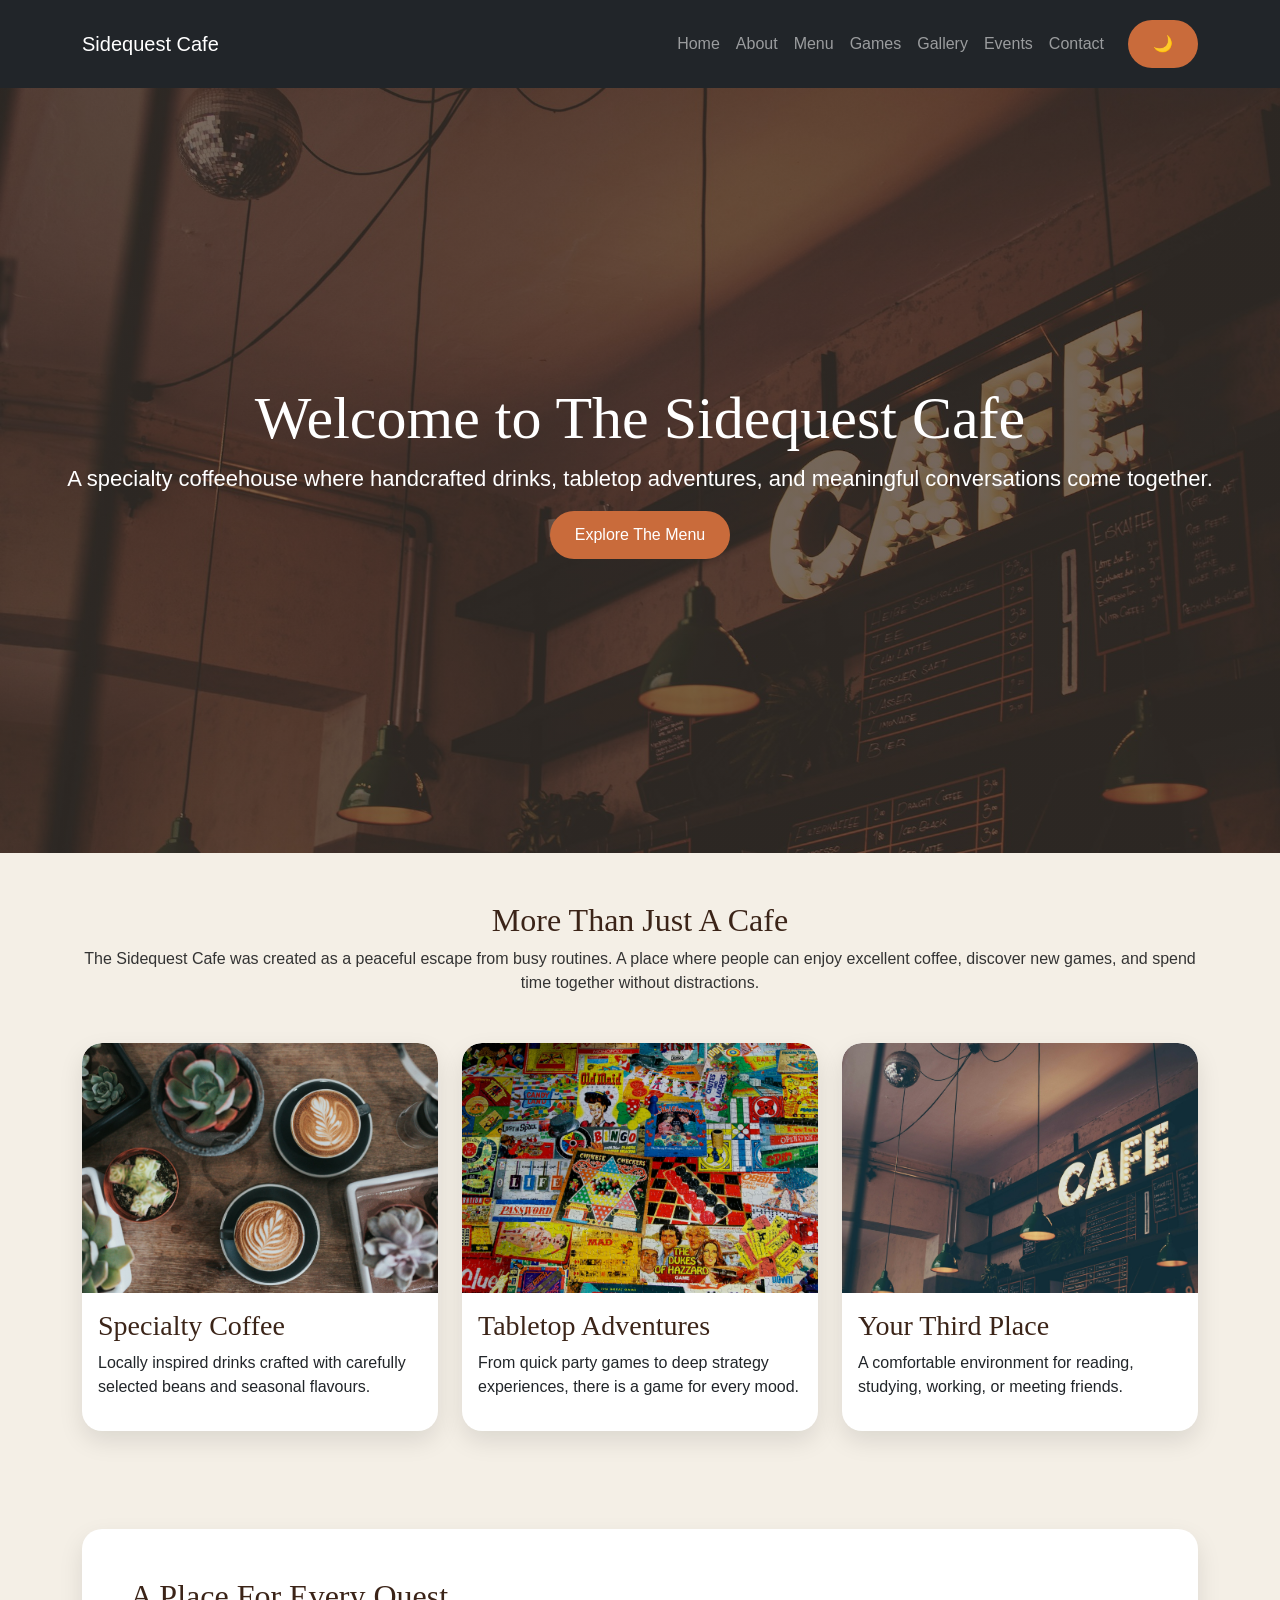
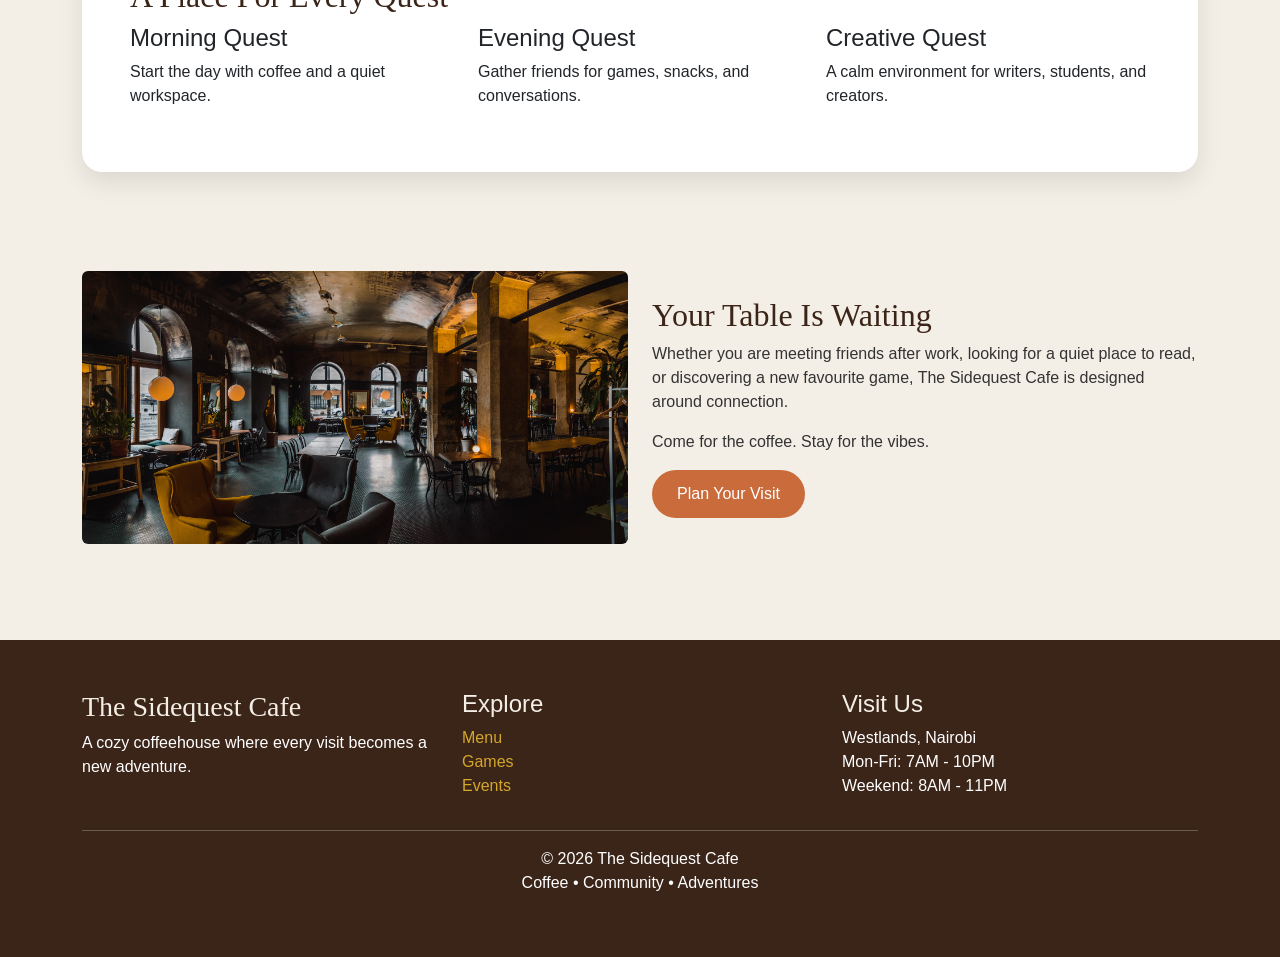
==== commit c85e3ebb: "Update the about page visuals and add games to the games page" ====
--- a/index.html
+++ b/index.html
@@ -147,7 +147,7 @@
         </div>
     </footer>
 
-    <script src="js/script.js"></script>
+    <script src="/js/script.js"></script>
     <script src="https://cdn.jsdelivr.net/npm/bootstrap@5.3.8/dist/js/bootstrap.bundle.min.js"></script>
 </body>
 </html>
--- a/css/style.css
+++ b/css/style.css
@@ -87,7 +87,7 @@
     min-height: 85vh;
     background:
         linear-gradient(rgba(59, 36, 24, 0.65), rgba(59, 36, 24, 0.65)),
-        url("../images/cafe.jpg");
+        url("/images/cafe.jpg");
     background-size: cover;
     background-position: center;
     display: flex;
